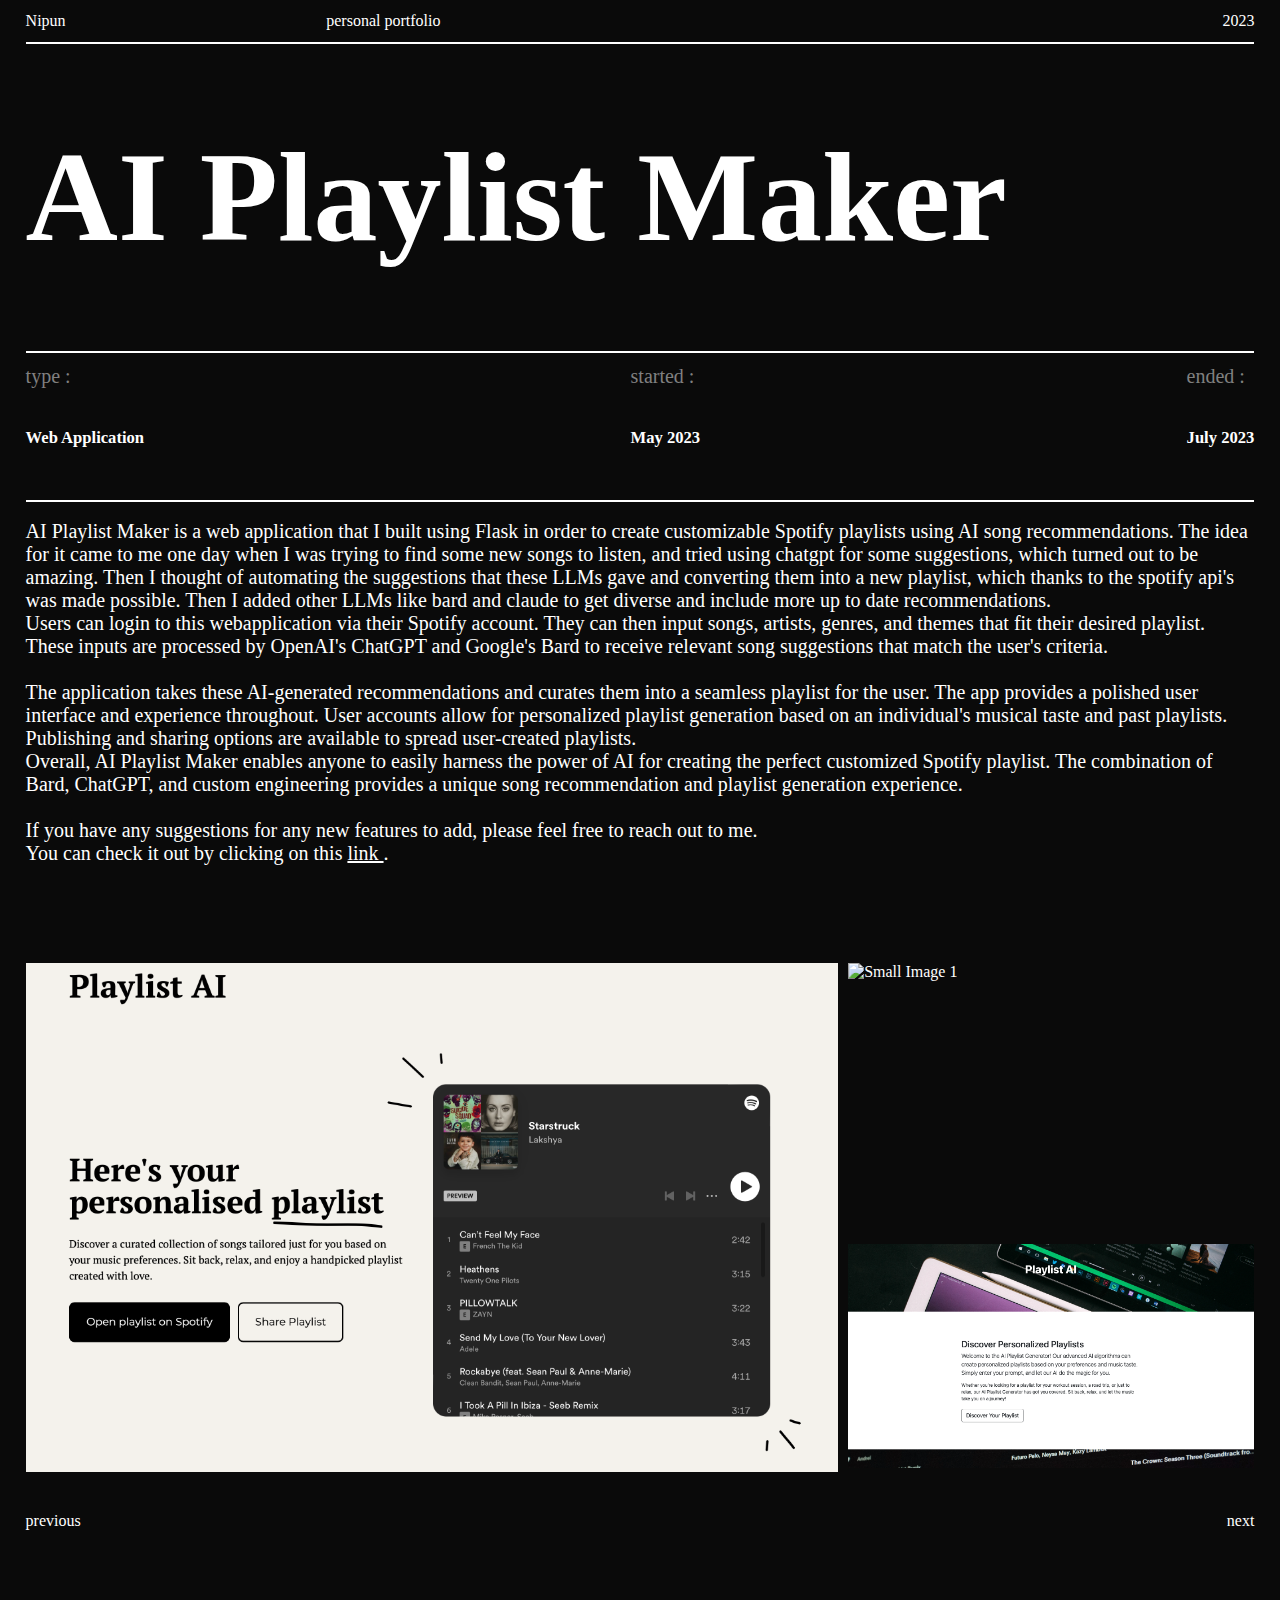
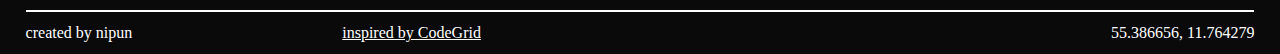
==== projects/AI-PM.html @ 609fd549 "Uploading files" ====
<!DOCTYPE html>
<html lang="en">
  <head>
    <meta charset="UTF-8" />
    <meta name="viewport" content="width=device-width, initial-scale=1.0" />
    <meta http-equiv="X-UA-Compatible" content="ie=edge" />
    <meta name="author" content="harrnish" />

    <title>Project | Portfolio Website Template | CODEGRID</title>

    <!-- google fonts -->
    <link
      href="https://fonts.googleapis.com/css?family=Roboto+Mono:100,100i,300,300i,400,400i,500,500i,700,700i"
      rel="stylesheet"
    />

    <!-- ionicons cdn -->
    <script src="https://unpkg.com/ionicons@4.5.5/dist/ionicons.js"></script>

    <!-- for on scroll animations -->
    <link rel="stylesheet" href="animate.css" />

    <link rel="stylesheet" href="../css/styles.css" />
    <script src="wow.min.js"></script>
  </head>
  <body>
    <div class="wrapper">
      <div class="container">
        <!--------------- navbar starts here --------------->
        <div class="navbar">
          <div class="navbar-container">
            <div class="site-title">Nipun</div>
            <div class="site-type"><a href="../index.html" style="text-decoration: none">
              personal portfolio
            </a></div>
            <div class="site-year">2023</div>
          </div>
        </div>

        <div class="divider"></div>

        <!--------------- navbar ends here --------------->

        <div class="whitespace"></div>

        <div class="title">
          <div class="title-container">
            <h1>AI Playlist Maker <br /></h1>
          </div>
        </div>
        <div class="whitespace"></div>
        <div class="divider"></div>
        

        <section class="details">
          <div class="details-container">
            <div class="info">
              <p>type :</p>
              <h5>Web Application</h5>
            </div>
            <div class="info">
              <p>started :</p>
              <h5>May 2023</h5>
            </div>
            <div class="info">
              <p>ended :</p>
              <h5>July 2023</h5>
            </div>
          </div>
        </section>

        <div class="divider"></div>
        
        

        <div class="description">
          <div class="description-container">
            <br>
            <p>
              AI Playlist Maker is a web application that I built using Flask in order to create customizable
              Spotify playlists using AI song recommendations. The idea for it came to me one day when I was trying to find some new songs to listen, and tried using chatgpt for some suggestions, which turned out to be amazing. Then I thought of automating the suggestions that these LLMs gave and converting them into a new playlist, which thanks to the spotify api's was made possible. Then I added other LLMs like bard and claude to get diverse and include more up to date recommendations. 
              <br />Users can login to this webapplication
              via their Spotify account. They can then input
              songs, artists, genres, and themes that fit their desired
              playlist. These inputs are processed by OpenAI's ChatGPT and
              Google's Bard to receive relevant song suggestions that match the
              user's criteria. <br />
              <br>
              The application takes these AI-generated recommendations and
              curates them into a seamless playlist for the user. The app
              provides a polished user interface and experience throughout. User
              accounts allow for personalized playlist generation based on an
              individual's musical taste and past playlists. Publishing and
              sharing options are available to spread user-created playlists.
              <br />
              Overall, AI Playlist Maker enables anyone to easily harness the
              power of AI for creating the perfect customized Spotify playlist.
              The combination of Bard, ChatGPT, and custom engineering
              provides a unique song recommendation and playlist generation
              experience.
              <br />
              <br>
              If you have any suggestions for any new features to add, please feel free to reach out to me.
              <p>You can check it out by clicking on this <a href="https://nipun001.pythonanywhere.com/">link </a> .  </p>
            </p>
            <br>
          </div>
        </div>
        
        <div class="whitespace"></div>

        <!--------------- project image section ends here --------------->
        <div class="img-section">
          <div class="img-container_1">
            <div class="big-image_1">
              <img src="../images/AI Playlist Maker.png" alt="Big Image" />
            </div>
            <div class="small-images_1">
              <div class="small-image">
                <img src="../images/AI-PM.png" alt="Small Image 1" />
              </div>
              <div class="small-image">
                <img src="../images/AI-PM3.png" alt="Small Image 2" />
              </div>
            </div>
          </div>
        </div>

        <br /><br />

        <!--------------- project nav starts here --------------->

        <div class="project-nav">
          <div class="project-nav-container">
            <div> <a href="memoir.html" style="text-decoration: none;"> previous</a>
              </div>

            <div> <a href="claude.html" style="text-decoration: none;">next</a>
              </div>
          </div>
        </div>

        <!--------------- project nav starts here --------------->

        <div class="whitespace"></div>
        <div class="divider"></div>

        <!--------------- footer starts here --------------->
        <div class="footer">
          <div class="navbar">
            <div class="navbar-container">
              <div class="site-title">created by nipun</div>
              <div class="site-title"><a href="">inspired by CodeGrid</a></div>
              <div class="site-year">55.386656, 11.764279</div>
            </div>
          </div>
        </div>

        <!--------------- footer ends here --------------->

        
      </div>
    </div>
  </body>
</html>
---- css/styles.css ----
* {
  margin: 0;
  padding: 0;
  box-sizing: border-box;
  font-family: "Sk-Modernist";
  color: #fff;
}

html,
body {
  overflow-x: hidden;
  background-color: #0a0a0a !important;
}

.wrapper {
  width: 100%;
  height: 100%;
}

.wrapper .container {
  width: 96%;
  margin: 0px auto;
}

.divider {
  width: 100%;
  height: 2px;
  background: #fff;
}

.whitespace {
  width: 100%;
  height: 80px;
}

.navbar .navbar-container {
  display: flex;
  padding: 12px 0;
  font-size: 16px;
  justify-content: space-between;
}

.navbar .navbar-container .site-title {
  flex-grow: 1;
}

.navbar .navbar-container .site-type {
  flex-grow: 1;
}

.navbar .navbar-container .site-year {
  flex-grow: 2;
  text-align: right;
}

.header {
  margin: 80px 0;
  z-index: 2 !important;
}

.header .header-container h1 {
  font-family: "Bigilla";
  font-size: 12rem;
}

@media (max-width: 900px) {
  .header .header-container h1 {
    font-size: 5.4rem;
  }
}

.hero-image {
  width: 100%;
  margin-top: -300px;
}

.hero-image::after {
  content: "";
  display: table;
  clear: both;
}

.hero-image .hero-image-container {
  width: 40%;
  float: right;
}

.hero-image .hero-image-container img {
  width: 100%;
}

@media (max-width: 900px) {
  .hero-image {
    margin-top: -100px;
  }
  .hero-image .hero-image-container {
    width: 100%;
  }
}

.section-header .section-header-container {
  display: flex;
  padding: 12px 0;
  font-size: 16px;
  justify-content: space-between;
}

.about {
  width: 100%;
}

.about::after {
  content: "";
  display: table;
  clear: both;
}

.about .about-container {
  width: 70%;
  float: right;
}

.about .about-container p {
  margin: 40px 0;
  font-size: 36px;
}

@media (max-width: 900px) {
  .about .about-container {
    width: 100%;
  }
  .about .about-container p {
    font-size: 24px;
  }
}

.menu__item {
  position: relative;
  padding: 1.6vw 0 0 0;
  margin: 4px;
}

.menu__item-link {
  display: inline-block;
  cursor: pointer;
  position: relative;
  color: #fff;
  -webkit-transition: opacity 0.4s;
  transition: opacity 0.4s;
  font-family: "Bigilla";
  text-transform: uppercase;
}

.menu__item-link::before {
  all: initial;
  text-transform: uppercase;
  counter-increment: menu;
  position: absolute;
  bottom: 60%;
  left: 0;
  pointer-events: none;
}

.menu__item-link:hover {
  -webkit-transition-duration: 0.1s;
  transition-duration: 0.1s;
  opacity: 0;
}

.menu__item-img {
  pointer-events: none;
  position: absolute;
  height: 50vh;
  max-height: 400px;
  opacity: 0;
  left: 100%;
  top: 50%;
  -webkit-transform: translate3d(calc(-100% - 6vw), -30%, 0)
    translate3d(0, 20px, 0);
  transform: translate3d(calc(-100% - 6vw), -30%, 0) translate3d(0, 20px, 0);
}

.menu__item-link:hover + .menu__item-img {
  opacity: 1;
  -webkit-transform: translate3d(calc(-100% - 6vw), -30%, 0)
    rotate3d(0, 0, 1, 4deg);
  transform: translate3d(calc(-100% - 6vw), -30%, 0) rotate3d(0, 0, 1, 4deg);
  -webkit-transition: all 0.4s;
  transition: all 0.4s;
}

.menu {
  padding: 0vh 0 0 0vh;
  --offset: 20vw;
  --move-initial: calc(-25% + var(--offset));
  --move-final: calc(-50% + var(--offset));
  font-size: 8vw;
}

.marquee {
  position: absolute;
  top: 0;
  left: 0;
  overflow: hidden;
  color: #fff;
  pointer-events: none;
  mix-blend-mode: difference;
}

.marquee__inner {
  width: -webkit-fit-content;
  width: -moz-fit-content;
  width: fit-content;
  display: -webkit-box;
  display: -ms-flexbox;
  display: flex;
  position: relative;
  -webkit-animation: marquee 5s linear infinite;
  animation: marquee 5s linear infinite;
  -webkit-animation-play-state: paused;
  animation-play-state: paused;
  opacity: 0;
  -webkit-transition: opacity 0.1s;
  transition: opacity 0.1s;
  padding: 2vw 0;
}

.menu__item-link:hover ~ .marquee .marquee__inner {
  -webkit-animation-play-state: running;
  animation-play-state: running;
  opacity: 1;
  -webkit-transition-duration: 0.4s;
  transition-duration: 0.4s;
}

.menu__item-link,
.marquee span {
  white-space: nowrap;
  font-size: 8vw;
  padding: 1.6vw 1vw;
  font-weight: 900;
}

.marquee span {
  font-family: "Bigilla" !important;
  text-transform: uppercase;
}

@-webkit-keyframes marquee {
  0% {
    -webkit-transform: translate3d(var(--move-initial), 0, 0);
    transform: translate3d(var(--move-initial), 0, 0);
  }
  100% {
    -webkit-transform: translate3d(var(--move-final), 0, 0);
    transform: translate3d(var(--move-final), 0, 0);
  }
}

@keyframes marquee {
  0% {
    -webkit-transform: translate3d(var(--move-initial), 0, 0);
    transform: translate3d(var(--move-initial), 0, 0);
  }
  100% {
    -webkit-transform: translate3d(var(--move-final), 0, 0);
    transform: translate3d(var(--move-final), 0, 0);
  }
}

.technologies .technologies-container .heading {
  font-size: 40px;
  line-height: 100px;
  justify-content: space-between;
}

.technologies .technologies-container .subheading {
  font-family: "Bigilla";
  font-size: 40px;
  line-height: 100px;
}

@media (max-width: 900px) {
  .technologies .technologies-container p {
    font-size: 36px;
    line-height: 50px;
    text-align: justify;
    justify-content: space-between;
  }
}

.work .work-container .heading {
  line-height: 100px;
  justify-content: space-between;
  display: flex;
  /* padding: 12px 0; */
}

.work .work-container .heading div {
  font-family: "Bigilla";
  font-weight: bolder;
  font-size: 40px;
}

.work .work-container p {
  /* font-family: "Bigilla"; */

  font-size: 30px;
}

@media (max-width: 900px) {
  .work .work-container div {
    font-family: "Bigilla";
    font-size: 12px;
    line-height: 50px;
    text-align: justify;
    justify-content: space-between;
  }
}

.navbar .navbar-container {
  display: flex;
  padding: 12px 0;
  font-size: 16px;
  justify-content: space-between;
}

.title .title-container h1 {
  font-family: "Bigilla";
  font-size: 8rem;
}

.details .details-container {
  line-height: 100px;
  font-size: 20px;
  display: flex;
  padding: 12px 0;
  justify-content: space-between;
  align-items: center;
}

.about .about-container .info h6 {
  margin: 0;
  line-height: normal; /* Remove margins between <p> and <h6> elements */
}

.details .details-container .info p {
  font-size: 20px;
  color: grey;
  margin: 0;
  line-height: normal;
}

.description .description-container p {
  /* font-family: "Bigilla"; */
  font-size: 20px;
  /* color: grey; */
}

/*  */
.img-container_1 {
  display: grid;
  grid-template-columns: 2fr 1fr;
  grid-gap: 10px; /* Add some gap between the images */
}

.big-image_1 img {
  width: 100%;
  height: auto; /* Maintain aspect ratio of the big image */
}

.small-images_1 {
  display: grid;
  grid-template-rows: 1fr 1fr;
  grid-gap: 50px; /* Add some gap between the small images */
}

.small-images_1 .small-image img {
  width: 100%;
  height: auto; /* Maintain aspect ratio of the small images */
}

.img-container_2 {
  display: grid;
  grid-template-rows: 2fr 3fr; /* Set two rows, with the first row taking twice the height of the second row */
  grid-gap: 10px; /* Add some gap between the images */
}

.big-image_2-1 img {
  width: 100%;
  height: 100%; /* Use 100% height to fill the entire container and maintain aspect ratio of the big image */
}
.big-image_2-2 img {
  width: 50%;
  height: 50%; /* Use 100% height to fill the entire container and maintain aspect ratio of the big image */
}

.small-images_2 {
  display: grid;
  grid-template-columns: 1fr 2fr; /* Set two columns for the small images in the second row */
  grid-gap: 10px;
  /* Add some gap between the small images */
  align-items: start;
}

.small-images_2 .small-image-1 img {
  width: 100%;
  height: 40%; /* Use 100% height to fill the entire container and maintain aspect ratio of the small images */
}
.small-images_2 .small-image-2 img {
  width: 100%;
  height: 50%; /* Use 100% height to fill the entire container and maintain aspect ratio of the small images */
}

.img-container_3 {
  display: grid;
  grid-template-columns: repeat(3, 1fr); /* Create three equal columns */
  grid-gap: 20px; /* Add some gap between the images */
}

.img-container_3 img {
  width: 100%;
  height: auto; /* Maintain aspect ratio of the images */
}
.project-nav .project-nav-container {
  display: flex;
  justify-content: space-between;
}

/* 



h6 {
  text-align: center;
}

.vertical {
  margin-top: 40px;
  border-left: 1px solid #fff;
  height: 80px;
  position: absolute;
  left: 50%;
}

.project {
  height: 500px;
}

.project1 {
  background: url(https://images.unsplash.com/photo-1540349220179-09d3866f2e74?ixlib=rb-1.2.1&ixid=eyJhcHBfaWQiOjEyMDd9&auto=format&fit=crop&w=2600&q=80)
    no-repeat 50% 50%;
  background-size: cover;
}

.project1::after {
  content: "timeless flow.";
  font-family: "Roboto Mono";
  font-size: 36px;
  position: relative;
  color: #fff;
  display: block;
  top: 8%;
  left: -60%;
  right: 0;
  bottom: 0;
}

.project2 {
  background: url(https://images.unsplash.com/photo-1468870045442-e7d799d8c98a?ixlib=rb-1.2.1&ixid=eyJhcHBfaWQiOjEyMDd9&auto=format&fit=crop&w=2448&q=80)
    no-repeat 50% 50%;
  background-size: cover;
}

.project2::after {
  content: "foretime.";
  font-family: "Roboto Mono";
  font-size: 36px;
  position: relative;
  color: #fff;
  display: block;
  top: 80%;
  left: 90%;
  right: 0;
  bottom: 0;
}

.project3 {
  background: url(https://images.unsplash.com/photo-1482501157762-56897a411e05?ixlib=rb-1.2.1&ixid=eyJhcHBfaWQiOjEyMDd9&auto=format&fit=crop&w=1650&q=80)
    no-repeat 50% 50%;
  background-size: cover;
}

.project3::after {
  content: "never again.";
  font-family: "Roboto Mono";
  font-size: 36px;
  position: relative;
  color: #fff;
  display: block;
  top: 80%;
  left: -50%;
  right: 0;
  bottom: 0;
}

.project4 {
  background: url(https://images.unsplash.com/photo-1435685813800-51ba4ceb9c4a?ixlib=rb-1.2.1&ixid=eyJhcHBfaWQiOjEyMDd9&auto=format&fit=crop&w=1785&q=80)
    no-repeat 50% 50%;
  background-size: cover;
}

.project4::after {
  content: "departure.";
  font-family: "Roboto Mono";
  font-size: 36px;
  position: relative;
  color: #fff;
  display: block;
  top: 10%;
  left: 90%;
  right: 0;
  bottom: 0;
}

@media (max-width: 768px) {
  .project {
    width: 90% !important;
    margin: 14px auto;
  }

  .vertical {
    display: none;
  }

  .project1::after,
  .project2::after,
  .project3::after,
  .project4::after {
    display: none;
  }
} */
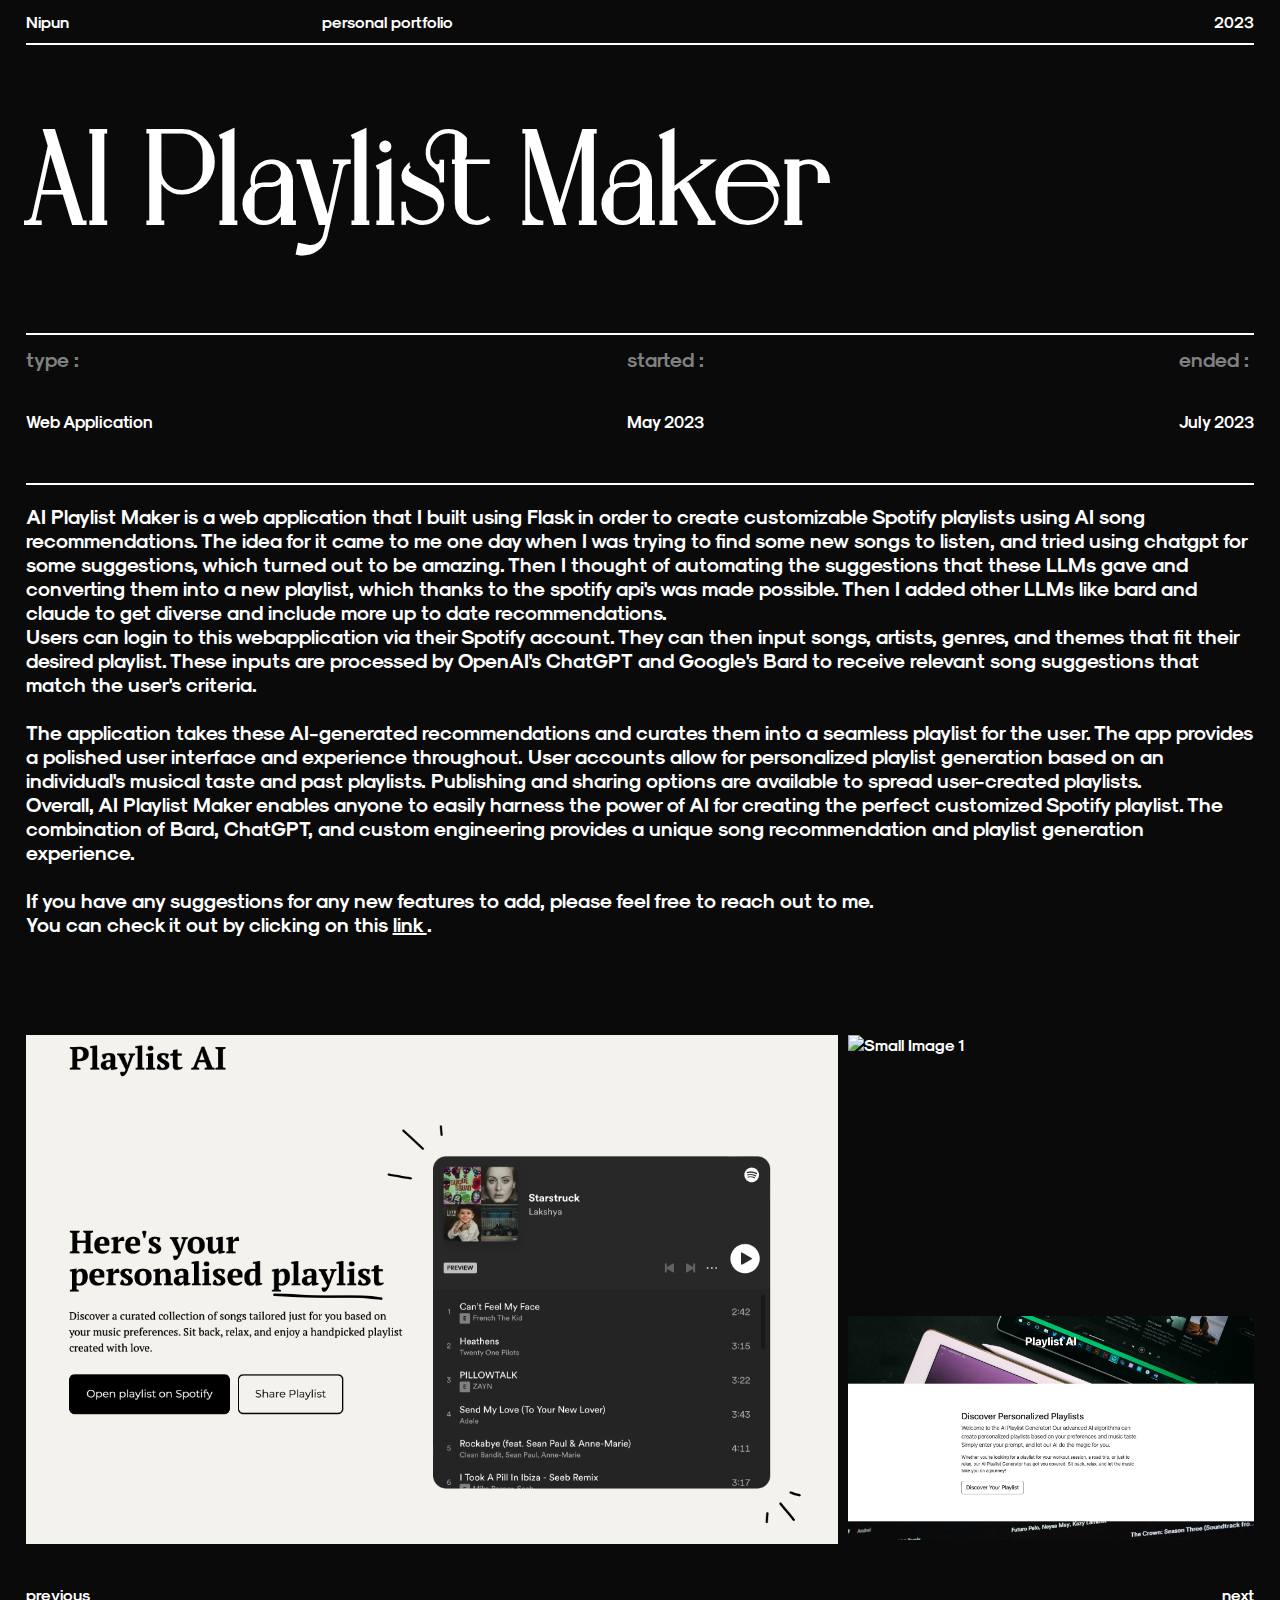
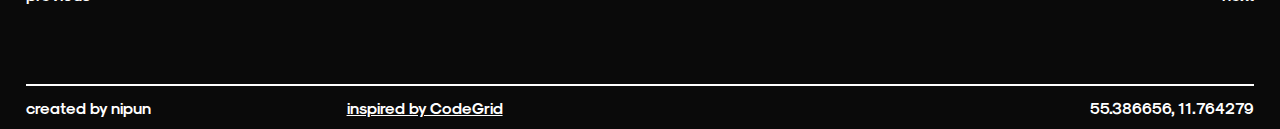
==== commit 466f30eb: "Updated New Projects" ====
--- a/projects/AI-PM.html
+++ b/projects/AI-PM.html
@@ -6,8 +6,7 @@
     <meta http-equiv="X-UA-Compatible" content="ie=edge" />
     <meta name="author" content="harrnish" />
 
-    <title>Project | Portfolio Website Template | CODEGRID</title>
-
+    <title>Personal Portfolio</title>
     <!-- google fonts -->
     <link
       href="https://fonts.googleapis.com/css?family=Roboto+Mono:100,100i,300,300i,400,400i,500,500i,700,700i"
--- a/css/styles.css
+++ b/css/styles.css
@@ -1,3 +1,22 @@
+@font-face {
+  font-family: "Bigilla";
+  src: url("../fonts/Bigilla-Bold.otf") format("opentype");
+  /* Add other font formats and styles as needed */
+}
+
+@font-face {
+  font-family: "Bigilla";
+  src: url("../fonts/Bigilla.otf") format("opentype");
+  /* Add other font formats and styles as needed */
+}
+
+@font-face {
+  font-family: "Sk-Modernist";
+  font-weight: bold;
+  src: url("../fonts/Sk-Modernist-Bold.otf") format("opentype");
+  /* Add other font formats and styles as needed */
+}
+
 * {
   margin: 0;
   padding: 0;
@@ -71,7 +90,7 @@
 
 .hero-image {
   width: 100%;
-  margin-top: -300px;
+  margin-top: -450px;
 }
 
 .hero-image::after {
@@ -390,6 +409,7 @@
   width: 100%;
   height: 100%; /* Use 100% height to fill the entire container and maintain aspect ratio of the big image */
 }
+
 .big-image_2-2 img {
   width: 50%;
   height: 50%; /* Use 100% height to fill the entire container and maintain aspect ratio of the big image */
@@ -407,6 +427,7 @@
   width: 100%;
   height: 40%; /* Use 100% height to fill the entire container and maintain aspect ratio of the small images */
 }
+
 .small-images_2 .small-image-2 img {
   width: 100%;
   height: 50%; /* Use 100% height to fill the entire container and maintain aspect ratio of the small images */
@@ -422,6 +443,21 @@
   width: 100%;
   height: auto; /* Maintain aspect ratio of the images */
 }
+
+.img-container_4 {
+  display: flex; /* Set the container as a flex container */
+}
+
+.img-container_4 .big-image {
+  flex: 1; /* Distribute available space equally between the images */
+  margin: 5px; /* Add some margin for spacing */
+}
+
+.img-container_4 .big-image img {
+  width: 100%; /* Make sure the image takes up the full width of its container */
+  height: 400px;
+}
+
 .project-nav .project-nav-container {
   display: flex;
   justify-content: space-between;
